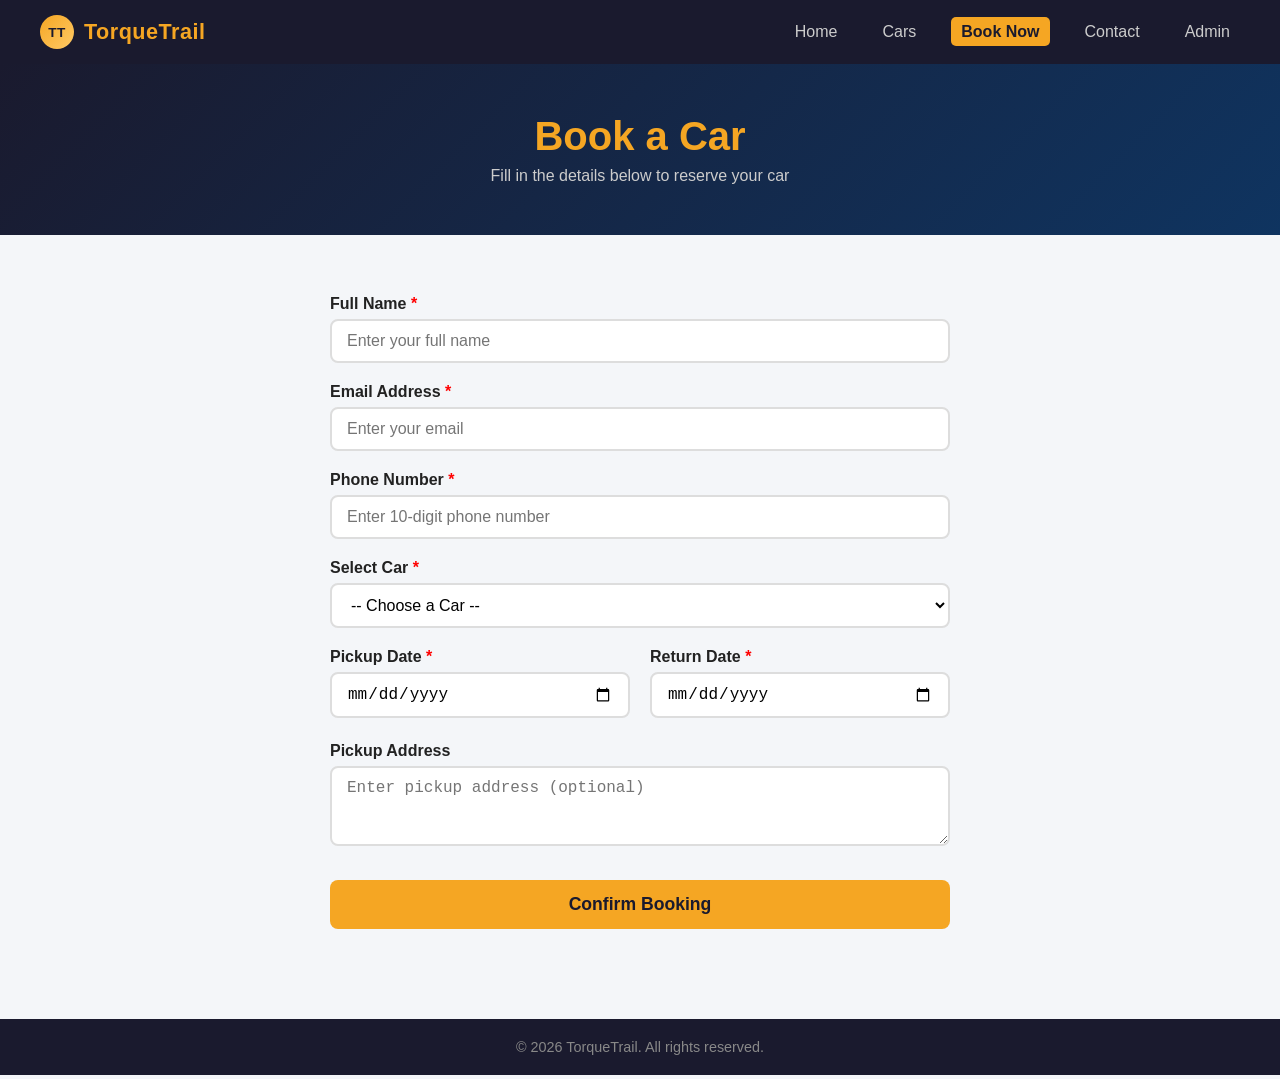
==== booking.html @ 2365bc87 "Initial commit - DriveHub vehicle booking system" ====
<!DOCTYPE html>
<html lang="en">
<head>
  <meta charset="UTF-8" />
  <meta name="viewport" content="width=device-width, initial-scale=1.0"/>
  <title>TorqueTrail - Book a Car</title>
  <link rel="stylesheet" href="css/style.css" />
</head>
<body>

  <!-- Navigation -->
  <nav class="navbar">
    <div class="logo"><span class="logo-mark">TT</span> TorqueTrail</div>
    <ul class="nav-links">
      <li><a href="index.html">Home</a></li>
      <li><a href="cars.html">Cars</a></li>
      <li><a href="booking.html" class="active">Book Now</a></li>
      <li><a href="contact.html">Contact</a></li>
      <li><a href="php/admin.php">Admin</a></li>
    </ul>
  </nav>

  <!-- Page Header -->
  <div class="page-header">
    <h1>Book a Car</h1>
    <p>Fill in the details below to reserve your car</p>
  </div>

  <!-- Booking Form Section -->
  <section class="section form-section">
    <form id="bookingForm" action="php/process.php" method="POST" onsubmit="return validateForm()">

      <div class="form-group">
        <label for="name">Full Name <span class="required">*</span></label>
        <input type="text" id="name" name="name" placeholder="Enter your full name" />
        <span class="error-msg" id="nameError"></span>
      </div>

      <div class="form-group">
        <label for="email">Email Address <span class="required">*</span></label>
        <input type="email" id="email" name="email" placeholder="Enter your email" />
        <span class="error-msg" id="emailError"></span>
      </div>

      <div class="form-group">
        <label for="phone">Phone Number <span class="required">*</span></label>
        <input type="text" id="phone" name="phone" placeholder="Enter 10-digit phone number" maxlength="10" />
        <span class="error-msg" id="phoneError"></span>
      </div>

      <div class="form-group">
        <label for="car">Select Car <span class="required">*</span></label>
        <select id="car" name="car">
          <option value="">-- Choose a Car --</option>
          <option value="Aurora Hatch - ₹1500/day">Aurora Hatch - ₹1500/day</option>
          <option value="Terra SUV - ₹3000/day">Terra SUV - ₹3000/day</option>
          <option value="Velocity Sedan - ₹2500/day">Velocity Sedan - ₹2500/day</option>
          <option value="Summit MUV - ₹4000/day">Summit MUV - ₹4000/day</option>
          <option value="Pulse EV - ₹2800/day">Pulse EV - ₹2800/day</option>
          <option value="Glide Hatch - ₹1800/day">Glide Hatch - ₹1800/day</option>
          <option value="Crown Sedan - ₹2700/day">Crown Sedan - ₹2700/day</option>
        </select>
        <span class="error-msg" id="carError"></span>
      </div>

      <div class="form-row">
        <div class="form-group half">
          <label for="pickup">Pickup Date <span class="required">*</span></label>
          <input type="date" id="pickup" name="pickup" />
          <span class="error-msg" id="pickupError"></span>
        </div>

        <div class="form-group half">
          <label for="return">Return Date <span class="required">*</span></label>
          <input type="date" id="return" name="return" />
          <span class="error-msg" id="returnError"></span>
        </div>
      </div>

      <div class="form-group">
        <label for="address">Pickup Address</label>
        <textarea id="address" name="address" rows="3" placeholder="Enter pickup address (optional)"></textarea>
      </div>

      <button type="submit" class="btn full-btn">Confirm Booking</button>

    </form>
  </section>

  <!-- Footer -->
  <footer class="footer">
    <p>&copy; 2026 TorqueTrail. All rights reserved.</p>
  </footer>

  <script src="js/validation.js"></script>
</body>
</html>
---- css/style.css ----
/* ============================
  TorqueTrail - Main Stylesheet
  ============================ */

/* Reset & Base */
* {
  margin: 0;
  padding: 0;
  box-sizing: border-box;
}

body {
  font-family: 'Segoe UI', Tahoma, Geneva, Verdana, sans-serif;
  background-color: #f4f6f9;
  color: #333;
}

a {
  text-decoration: none;
  color: inherit;
}

/* ============================
   Navigation Bar
   ============================ */
.navbar {
  display: flex;
  justify-content: space-between;
  align-items: center;
  background-color: #1a1a2e;
  padding: 15px 40px;
  position: sticky;
  top: 0;
  z-index: 100;
}

.logo {
  font-size: 1.35rem;
  font-weight: 700;
  color: #f5a623;
  letter-spacing: 0.5px;
  display: flex;
  align-items: center;
  gap: 10px;
}

.logo-mark {
  width: 34px;
  height: 34px;
  border-radius: 50%;
  display: inline-flex;
  align-items: center;
  justify-content: center;
  background: linear-gradient(135deg, #f5a623, #ffca66);
  color: #1a1a2e;
  font-size: 0.85rem;
  font-weight: 800;
}

.nav-links {
  list-style: none;
  display: flex;
  gap: 25px;
}

.nav-links li a {
  color: #ccc;
  font-size: 1rem;
  padding: 6px 10px;
  border-radius: 5px;
  transition: all 0.3s ease;
}

.nav-links li a:hover,
.nav-links li a.active {
  background-color: #f5a623;
  color: #1a1a2e;
  font-weight: 600;
}

/* ============================
   Hero Section
   ============================ */
.hero {
  background: linear-gradient(135deg, #1a1a2e 0%, #16213e 50%, #0f3460 100%);
  color: white;
  text-align: center;
  padding: 100px 20px;
}

.hero-content h1 {
  font-size: 3rem;
  margin-bottom: 15px;
  color: #f5a623;
}

.hero-content p {
  font-size: 1.2rem;
  margin-bottom: 30px;
  color: #ccc;
}

/* ============================
   Buttons
   ============================ */
.btn {
  display: inline-block;
  background-color: #f5a623;
  color: #1a1a2e;
  padding: 12px 28px;
  border-radius: 8px;
  font-size: 1rem;
  font-weight: 600;
  border: none;
  cursor: pointer;
  transition: background 0.3s ease, transform 0.2s ease;
}

.btn:hover {
  background-color: #d4891a;
  transform: translateY(-2px);
}

.btn.small {
  padding: 7px 16px;
  font-size: 0.85rem;
}

.btn.full-btn {
  width: 100%;
  padding: 14px;
  font-size: 1.1rem;
  text-align: center;
  margin-top: 10px;
}

.btn.disabled {
  background-color: #aaa;
  cursor: not-allowed;
}

/* ============================
   Section
   ============================ */
.section {
  padding: 60px 40px;
  max-width: 1200px;
  margin: 0 auto;
}

.section-title {
  text-align: center;
  font-size: 2rem;
  margin-bottom: 40px;
  color: #1a1a2e;
  position: relative;
}

.section-title::after {
  content: '';
  display: block;
  width: 60px;
  height: 4px;
  background: #f5a623;
  margin: 10px auto 0;
  border-radius: 2px;
}

/* ============================
   Cards (Home Page)
   ============================ */
.card-grid {
  display: grid;
  grid-template-columns: repeat(auto-fit, minmax(220px, 1fr));
  gap: 25px;
}

.card {
  background: white;
  border-radius: 12px;
  padding: 14px 14px 20px;
  text-align: center;
  box-shadow: 0 4px 15px rgba(0,0,0,0.08);
  transition: transform 0.3s ease, box-shadow 0.3s ease;
}

.card:hover {
  transform: translateY(-6px);
  box-shadow: 0 8px 25px rgba(0,0,0,0.15);
}

.car-photo {
  width: 100%;
  height: 120px;
  margin-bottom: 12px;
  border-radius: 10px;
  overflow: hidden;
}

.car-photo img {
  width: 100%;
  height: 100%;
  object-fit: cover;
  display: block;
}

.card h3 {
  font-size: 1.2rem;
  margin-bottom: 8px;
  color: #1a1a2e;
}

.car-name {
  font-family: 'Segoe UI', Tahoma, Geneva, Verdana, sans-serif;
  font-weight: 700;
  letter-spacing: 0.2px;
}

.card p {
  color: #666;
  margin-bottom: 5px;
  font-size: 0.95rem;
}

.price {
  color: #f5a623;
  font-weight: 700;
  font-size: 1.1rem !important;
  margin: 10px 0 !important;
}

/* ============================
   About Section
   ============================ */
.about-section {
  background-color: #1a1a2e;
  color: white;
  text-align: center;
  padding: 60px 40px;
}

.about-section h2 {
  font-size: 2rem;
  color: #f5a623;
  margin-bottom: 15px;
}

.about-section p {
  max-width: 700px;
  margin: 0 auto 30px;
  color: #ccc;
  line-height: 1.7;
  font-size: 1rem;
}

.features {
  display: flex;
  justify-content: center;
  flex-wrap: wrap;
  gap: 15px;
  margin-top: 20px;
}

.feature-box {
  background-color: #16213e;
  border: 1px solid #f5a623;
  color: #f5a623;
  padding: 12px 22px;
  border-radius: 8px;
  font-weight: 600;
  font-size: 0.95rem;
}

/* ============================
   Page Header
   ============================ */
.page-header {
  background: linear-gradient(135deg, #1a1a2e, #0f3460);
  color: white;
  text-align: center;
  padding: 50px 20px;
}

.page-header h1 {
  font-size: 2.5rem;
  color: #f5a623;
  margin-bottom: 8px;
}

.page-header p {
  color: #ccc;
  font-size: 1rem;
}

/* ============================
   Cars Table
   ============================ */
.car-table {
  width: 100%;
  border-collapse: collapse;
  background: white;
  border-radius: 12px;
  overflow: hidden;
  box-shadow: 0 4px 15px rgba(0,0,0,0.08);
}

.car-table thead {
  background-color: #1a1a2e;
  color: #f5a623;
}

.car-table th,
.car-table td {
  padding: 14px 18px;
  text-align: center;
  font-size: 0.95rem;
  border-bottom: 1px solid #eee;
}

.car-table tbody tr:hover {
  background-color: #f9f3e8;
}

.table-car-img {
  width: 72px;
  height: 46px;
  object-fit: cover;
  border-radius: 8px;
  display: block;
  margin: 0 auto;
}

/* ============================
   Home Extra Sections
   ============================ */
.perks-section {
  padding-top: 10px;
}

.perk-grid {
  display: grid;
  grid-template-columns: repeat(auto-fit, minmax(220px, 1fr));
  gap: 18px;
}

.perk-card {
  background: #fff;
  border: 1px solid #e8ecf2;
  border-radius: 12px;
  padding: 18px;
  box-shadow: 0 4px 12px rgba(0, 0, 0, 0.06);
}

.perk-card h3 {
  color: #1a1a2e;
  font-size: 1.05rem;
  margin-bottom: 8px;
}

.perk-card p {
  color: #5f6673;
  line-height: 1.5;
}

.recommendation-section {
  padding-top: 0;
}

.recommend-grid {
  display: grid;
  grid-template-columns: repeat(auto-fit, minmax(240px, 1fr));
  gap: 18px;
}

.recommend-card {
  background: linear-gradient(160deg, #1a1a2e 0%, #122847 100%);
  color: #fff;
  border-radius: 14px;
  padding: 20px;
  box-shadow: 0 8px 20px rgba(8, 16, 33, 0.2);
}

.recommend-card h3 {
  color: #f5a623;
  margin-bottom: 8px;
  font-size: 1.1rem;
}

.recommend-card p {
  color: #d6dbe4;
  margin-bottom: 14px;
  line-height: 1.5;
}

.badge {
  padding: 5px 12px;
  border-radius: 20px;
  font-size: 0.8rem;
  font-weight: 600;
}

.badge.available {
  background-color: #d4edda;
  color: #155724;
}

.badge.booked {
  background-color: #f8d7da;
  color: #721c24;
}

/* ============================
   Forms
   ============================ */
.form-section {
  max-width: 700px;
}

.form-group {
  margin-bottom: 20px;
}

.form-group label {
  display: block;
  font-weight: 600;
  margin-bottom: 6px;
  color: #222;
}

.required {
  color: red;
}

.form-group input,
.form-group select,
.form-group textarea {
  width: 100%;
  padding: 11px 15px;
  border: 2px solid #ddd;
  border-radius: 8px;
  font-size: 1rem;
  transition: border 0.3s ease;
  background-color: #fff;
}

.form-group input:focus,
.form-group select:focus,
.form-group textarea:focus {
  outline: none;
  border-color: #f5a623;
}

.form-row {
  display: flex;
  gap: 20px;
}

.form-group.half {
  flex: 1;
}

.error-msg {
  color: red;
  font-size: 0.82rem;
  margin-top: 4px;
  display: block;
}

/* ============================
   Contact Page
   ============================ */
.contact-section {
  display: flex;
  gap: 50px;
  flex-wrap: wrap;
  align-items: flex-start;
  max-width: 1100px;
}

.contact-info {
  flex: 1;
  min-width: 260px;
}

.contact-info h2 {
  font-size: 1.8rem;
  color: #1a1a2e;
  margin-bottom: 20px;
}

.info-box p {
  margin-bottom: 14px;
  font-size: 1rem;
  line-height: 1.6;
  color: #444;
}

.contact-form-wrap {
  flex: 2;
  min-width: 300px;
}

.contact-form-wrap h2 {
  font-size: 1.8rem;
  color: #1a1a2e;
  margin-bottom: 20px;
}

/* ============================
   Success / Confirm Box (PHP)
   ============================ */
.confirm-box {
  background: white;
  border-radius: 12px;
  padding: 40px;
  max-width: 700px;
  margin: 60px auto;
  box-shadow: 0 4px 20px rgba(0,0,0,0.1);
  text-align: center;
}

.confirm-box h2 {
  color: #28a745;
  font-size: 2rem;
  margin-bottom: 20px;
}

.confirm-box table {
  width: 100%;
  border-collapse: collapse;
  margin: 20px 0;
  text-align: left;
}

.confirm-box table td {
  padding: 10px 15px;
  border-bottom: 1px solid #eee;
  font-size: 0.95rem;
}

.confirm-box table td:first-child {
  font-weight: 600;
  color: #1a1a2e;
  width: 40%;
}

/* ============================
   Admin Page
   ============================ */
.admin-section {
  padding: 40px;
  max-width: 1100px;
  margin: 0 auto;
}

.admin-section h2 {
  font-size: 1.8rem;
  color: #1a1a2e;
  margin-bottom: 25px;
  border-left: 5px solid #f5a623;
  padding-left: 15px;
}

/* ============================
   Footer
   ============================ */
.footer {
  background-color: #1a1a2e;
  color: #888;
  text-align: center;
  padding: 20px;
  font-size: 0.9rem;
  margin-top: 30px;
}

/* ============================
   Responsive
   ============================ */
@media (max-width: 768px) {
  .navbar {
    flex-direction: column;
    gap: 12px;
    padding: 15px 20px;
  }

  .nav-links {
    flex-wrap: wrap;
    justify-content: center;
    gap: 10px;
  }

  .hero-content h1 {
    font-size: 2rem;
  }

  .form-row {
    flex-direction: column;
  }

  .contact-section {
    flex-direction: column;
  }

  .section {
    padding: 40px 20px;
  }
}
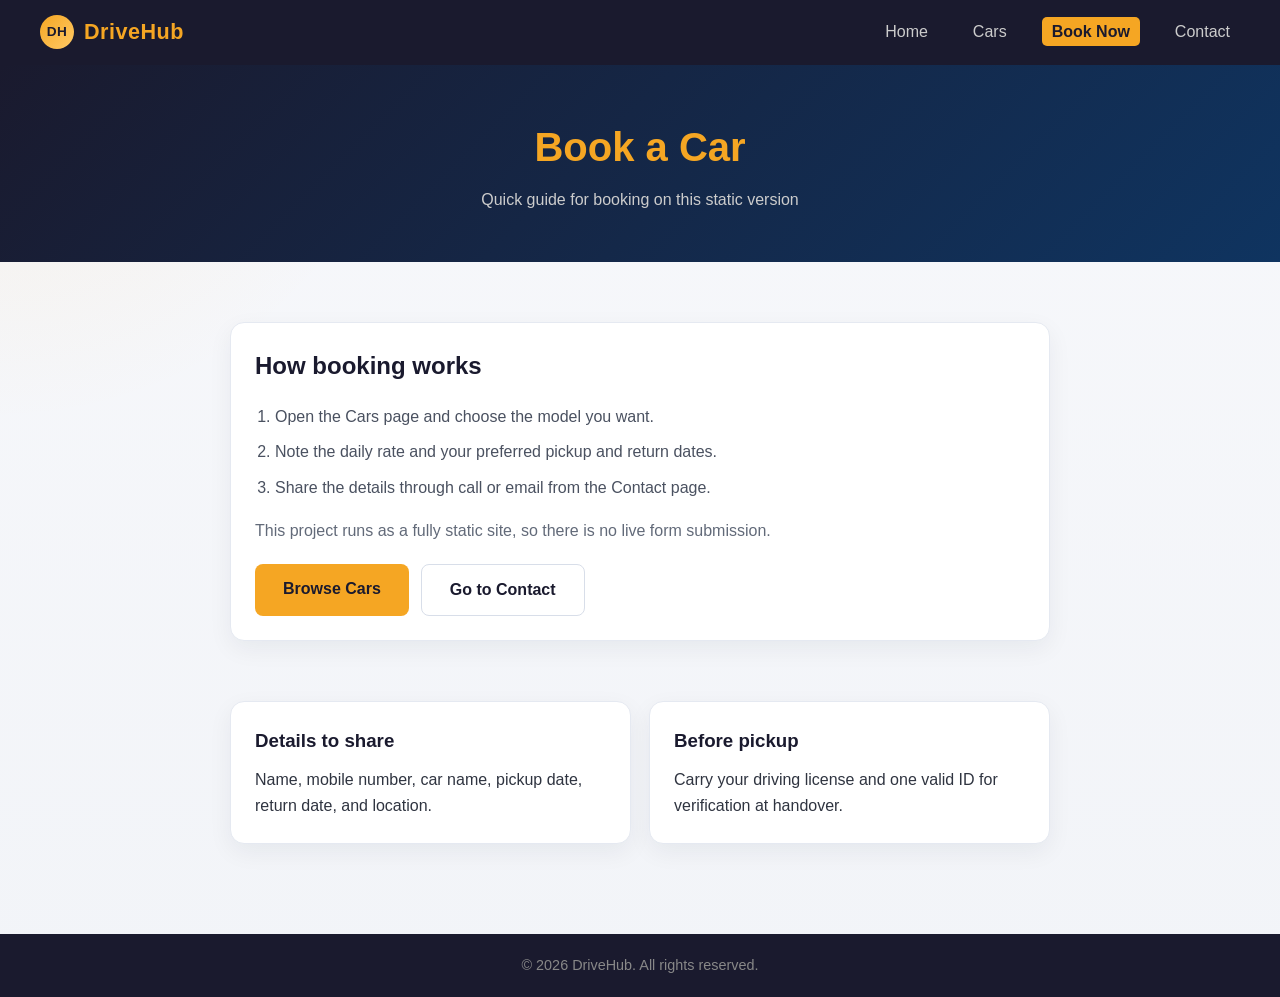
==== commit 5701af05: "Convert site to static DriveHub and refine realistic content" ====
--- a/booking.html
+++ b/booking.html
@@ -3,95 +3,60 @@
 <head>
   <meta charset="UTF-8" />
   <meta name="viewport" content="width=device-width, initial-scale=1.0"/>
-  <title>TorqueTrail - Book a Car</title>
+  <title>DriveHub - Book a Car</title>
   <link rel="stylesheet" href="css/style.css" />
 </head>
 <body>
 
   <!-- Navigation -->
   <nav class="navbar">
-    <div class="logo"><span class="logo-mark">TT</span> TorqueTrail</div>
+    <div class="logo"><span class="logo-mark">DH</span> DriveHub</div>
     <ul class="nav-links">
       <li><a href="index.html">Home</a></li>
       <li><a href="cars.html">Cars</a></li>
       <li><a href="booking.html" class="active">Book Now</a></li>
       <li><a href="contact.html">Contact</a></li>
-      <li><a href="php/admin.php">Admin</a></li>
     </ul>
   </nav>
 
   <!-- Page Header -->
   <div class="page-header">
     <h1>Book a Car</h1>
-    <p>Fill in the details below to reserve your car</p>
+    <p>Quick guide for booking on this static version</p>
   </div>
 
-  <!-- Booking Form Section -->
-  <section class="section form-section">
-    <form id="bookingForm" action="php/process.php" method="POST" onsubmit="return validateForm()">
+  <section class="section booking-guide">
+    <div class="guide-card">
+      <h2>How booking works</h2>
+      <ol class="guide-list">
+        <li>Open the Cars page and choose the model you want.</li>
+        <li>Note the daily rate and your preferred pickup and return dates.</li>
+        <li>Share the details through call or email from the Contact page.</li>
+      </ol>
+      <p class="guide-note">
+        This project runs as a fully static site, so there is no live form submission.
+      </p>
+      <div class="booking-shortcuts">
+        <a href="cars.html" class="btn">Browse Cars</a>
+        <a href="contact.html" class="btn secondary-btn">Go to Contact</a>
+      </div>
+    </div>
+  </section>
 
-      <div class="form-group">
-        <label for="name">Full Name <span class="required">*</span></label>
-        <input type="text" id="name" name="name" placeholder="Enter your full name" />
-        <span class="error-msg" id="nameError"></span>
-      </div>
-
-      <div class="form-group">
-        <label for="email">Email Address <span class="required">*</span></label>
-        <input type="email" id="email" name="email" placeholder="Enter your email" />
-        <span class="error-msg" id="emailError"></span>
-      </div>
-
-      <div class="form-group">
-        <label for="phone">Phone Number <span class="required">*</span></label>
-        <input type="text" id="phone" name="phone" placeholder="Enter 10-digit phone number" maxlength="10" />
-        <span class="error-msg" id="phoneError"></span>
-      </div>
-
-      <div class="form-group">
-        <label for="car">Select Car <span class="required">*</span></label>
-        <select id="car" name="car">
-          <option value="">-- Choose a Car --</option>
-          <option value="Aurora Hatch - ₹1500/day">Aurora Hatch - ₹1500/day</option>
-          <option value="Terra SUV - ₹3000/day">Terra SUV - ₹3000/day</option>
-          <option value="Velocity Sedan - ₹2500/day">Velocity Sedan - ₹2500/day</option>
-          <option value="Summit MUV - ₹4000/day">Summit MUV - ₹4000/day</option>
-          <option value="Pulse EV - ₹2800/day">Pulse EV - ₹2800/day</option>
-          <option value="Glide Hatch - ₹1800/day">Glide Hatch - ₹1800/day</option>
-          <option value="Crown Sedan - ₹2700/day">Crown Sedan - ₹2700/day</option>
-        </select>
-        <span class="error-msg" id="carError"></span>
-      </div>
-
-      <div class="form-row">
-        <div class="form-group half">
-          <label for="pickup">Pickup Date <span class="required">*</span></label>
-          <input type="date" id="pickup" name="pickup" />
-          <span class="error-msg" id="pickupError"></span>
-        </div>
-
-        <div class="form-group half">
-          <label for="return">Return Date <span class="required">*</span></label>
-          <input type="date" id="return" name="return" />
-          <span class="error-msg" id="returnError"></span>
-        </div>
-      </div>
-
-      <div class="form-group">
-        <label for="address">Pickup Address</label>
-        <textarea id="address" name="address" rows="3" placeholder="Enter pickup address (optional)"></textarea>
-      </div>
-
-      <button type="submit" class="btn full-btn">Confirm Booking</button>
-
-    </form>
+  <section class="section booking-grid">
+    <div class="booking-card">
+      <h3>Details to share</h3>
+      <p>Name, mobile number, car name, pickup date, return date, and location.</p>
+    </div>
+    <div class="booking-card">
+      <h3>Before pickup</h3>
+      <p>Carry your driving license and one valid ID for verification at handover.</p>
+    </div>
   </section>
 
   <!-- Footer -->
   <footer class="footer">
-    <p>&copy; 2026 TorqueTrail. All rights reserved.</p>
+    <p>&copy; 2026 DriveHub. All rights reserved.</p>
   </footer>
-
-  <script src="js/validation.js"></script>
 </body>
 </html>
--- a/css/style.css
+++ b/css/style.css
@@ -1,5 +1,5 @@
 /* ============================
-  TorqueTrail - Main Stylesheet
+  DriveHub - Main Stylesheet
   ============================ */
 
 /* Reset & Base */
@@ -11,8 +11,11 @@
 
 body {
   font-family: 'Segoe UI', Tahoma, Geneva, Verdana, sans-serif;
-  background-color: #f4f6f9;
-  color: #333;
+  background:
+    radial-gradient(circle at top left, rgba(245, 166, 35, 0.10), transparent 26%),
+    linear-gradient(180deg, #f7f8fb 0%, #f2f4f8 100%);
+  color: #2f3440;
+  line-height: 1.6;
 }
 
 a {
@@ -82,10 +85,20 @@
    Hero Section
    ============================ */
 .hero {
-  background: linear-gradient(135deg, #1a1a2e 0%, #16213e 50%, #0f3460 100%);
+  background:
+    linear-gradient(135deg, rgba(26, 26, 46, 0.96), rgba(15, 52, 96, 0.93)),
+    url('https://images.unsplash.com/photo-1494976388531-d1058494cdd8?auto=format&fit=crop&w=1600&q=80') center/cover;
   color: white;
   text-align: center;
   padding: 100px 20px;
+}
+
+.eyebrow {
+  color: #ffd89b;
+  text-transform: uppercase;
+  letter-spacing: 2px;
+  font-size: 0.8rem;
+  margin-bottom: 12px;
 }
 
 .hero-content h1 {
@@ -154,6 +167,13 @@
   margin-bottom: 40px;
   color: #1a1a2e;
   position: relative;
+}
+
+.section-note {
+  text-align: center;
+  color: #606776;
+  max-width: 620px;
+  margin: -28px auto 28px;
 }
 
 .section-title::after {
@@ -263,12 +283,22 @@
 
 .feature-box {
   background-color: #16213e;
-  border: 1px solid #f5a623;
-  color: #f5a623;
+  border: 1px solid rgba(245, 166, 35, 0.55);
+  color: #ffe2b1;
   padding: 12px 22px;
   border-radius: 8px;
   font-weight: 600;
   font-size: 0.95rem;
+}
+
+.secondary-btn {
+  background-color: #ffffff;
+  color: #1a1a2e;
+  border: 1px solid #d8dee9;
+}
+
+.secondary-btn:hover {
+  background-color: #f3f5f9;
 }
 
 /* ============================
@@ -414,6 +444,79 @@
    ============================ */
 .form-section {
   max-width: 700px;
+}
+
+.booking-guide {
+  max-width: 900px;
+}
+
+.guide-card,
+.booking-card,
+.note-panel,
+.message-card {
+  background: #fff;
+  border: 1px solid #e5e9f1;
+  border-radius: 14px;
+  padding: 24px;
+  box-shadow: 0 8px 24px rgba(18, 30, 56, 0.06);
+}
+
+.guide-card h2,
+.booking-card h3,
+.note-panel h2,
+.contact-note h3 {
+  color: #1a1a2e;
+  margin-bottom: 12px;
+}
+
+.guide-list {
+  padding-left: 20px;
+  margin: 18px 0;
+  color: #4a5160;
+}
+
+.guide-list li {
+  margin-bottom: 10px;
+}
+
+.guide-note,
+.message-hint {
+  color: #626a79;
+  margin-top: 12px;
+}
+
+.booking-shortcuts {
+  display: flex;
+  gap: 12px;
+  flex-wrap: wrap;
+  margin-top: 20px;
+}
+
+.booking-grid {
+  max-width: 900px;
+  display: grid;
+  grid-template-columns: repeat(auto-fit, minmax(240px, 1fr));
+  gap: 18px;
+  padding-top: 0;
+}
+
+.small-note-section {
+  padding-top: 0;
+}
+
+.contact-note {
+  margin-top: 18px;
+  padding: 18px;
+  border-left: 4px solid #f5a623;
+  background: #fff9ef;
+  border-radius: 10px;
+}
+
+.message-card {
+  min-height: 200px;
+  display: flex;
+  flex-direction: column;
+  justify-content: center;
 }
 
 .form-group {
@@ -495,70 +598,10 @@
   color: #444;
 }
 
-.contact-form-wrap {
-  flex: 2;
-  min-width: 300px;
-}
-
 .contact-form-wrap h2 {
   font-size: 1.8rem;
   color: #1a1a2e;
   margin-bottom: 20px;
-}
-
-/* ============================
-   Success / Confirm Box (PHP)
-   ============================ */
-.confirm-box {
-  background: white;
-  border-radius: 12px;
-  padding: 40px;
-  max-width: 700px;
-  margin: 60px auto;
-  box-shadow: 0 4px 20px rgba(0,0,0,0.1);
-  text-align: center;
-}
-
-.confirm-box h2 {
-  color: #28a745;
-  font-size: 2rem;
-  margin-bottom: 20px;
-}
-
-.confirm-box table {
-  width: 100%;
-  border-collapse: collapse;
-  margin: 20px 0;
-  text-align: left;
-}
-
-.confirm-box table td {
-  padding: 10px 15px;
-  border-bottom: 1px solid #eee;
-  font-size: 0.95rem;
-}
-
-.confirm-box table td:first-child {
-  font-weight: 600;
-  color: #1a1a2e;
-  width: 40%;
-}
-
-/* ============================
-   Admin Page
-   ============================ */
-.admin-section {
-  padding: 40px;
-  max-width: 1100px;
-  margin: 0 auto;
-}
-
-.admin-section h2 {
-  font-size: 1.8rem;
-  color: #1a1a2e;
-  margin-bottom: 25px;
-  border-left: 5px solid #f5a623;
-  padding-left: 15px;
 }
 
 /* ============================
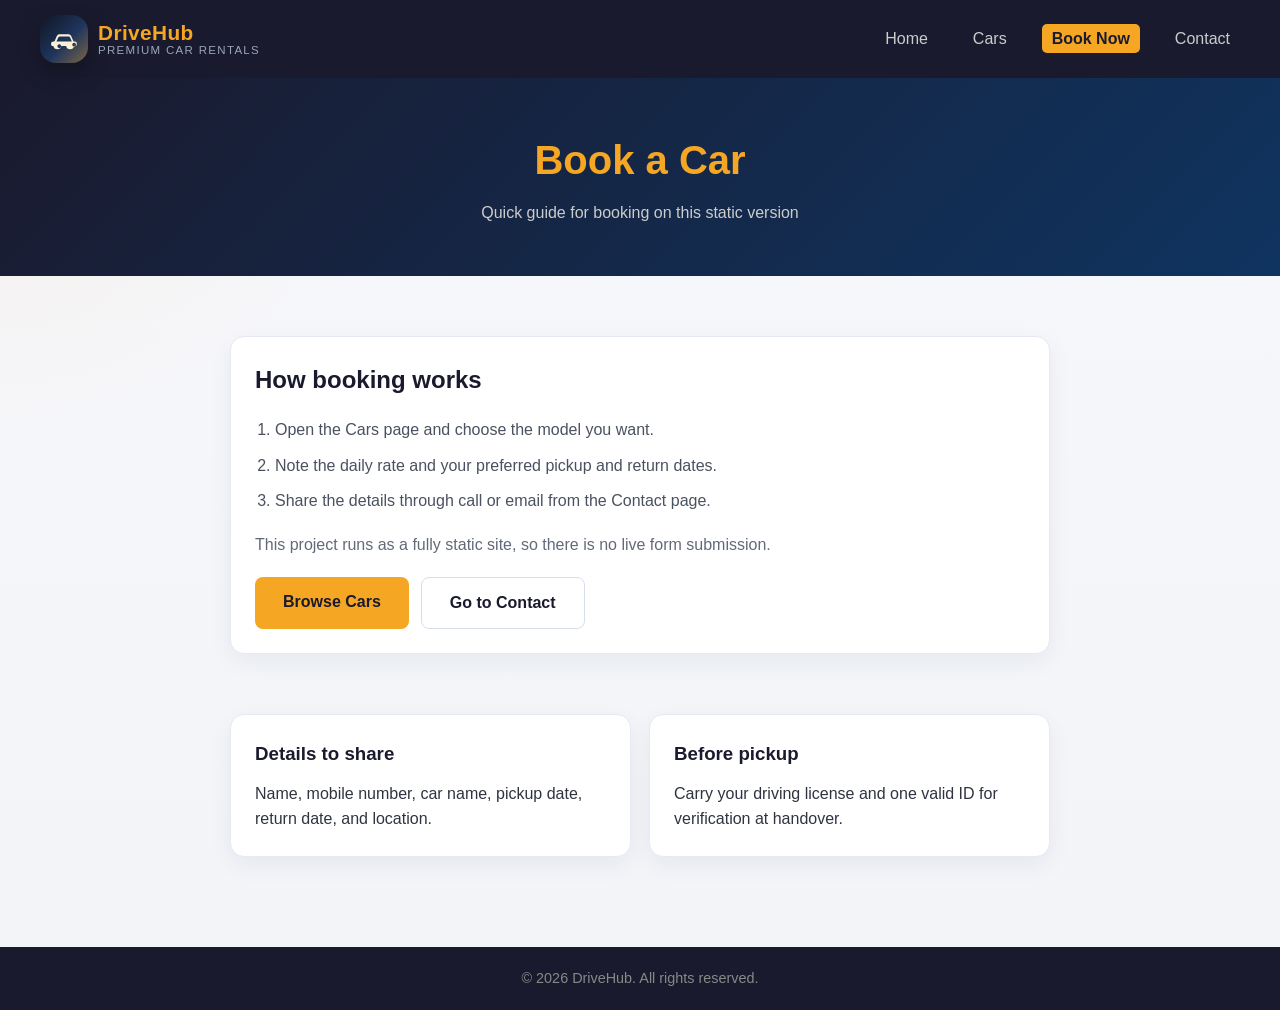
==== commit 890cab65: "Update branding and car names" ====
--- a/booking.html
+++ b/booking.html
@@ -10,7 +10,17 @@
 
   <!-- Navigation -->
   <nav class="navbar">
-    <div class="logo"><span class="logo-mark">DH</span> DriveHub</div>
+    <a class="logo" href="index.html" aria-label="DriveHub home">
+      <span class="logo-mark" aria-hidden="true">
+        <svg viewBox="0 0 64 64" role="presentation" focusable="false" aria-hidden="true">
+          <path d="M14 36.5 18.5 26.5C19.5 24.2 21.7 23 24.2 23h15.6c2.5 0 4.7 1.2 5.7 3.5l4.5 10h2.8c1.7 0 3.2 1.4 3.2 3.1v3.4c0 1.2-1 2.2-2.2 2.2h-2.7c-.6 3.6-3.8 6.3-7.6 6.3-3.8 0-7-2.7-7.6-6.3H27.1c-.6 3.6-3.8 6.3-7.6 6.3-3.8 0-7-2.7-7.6-6.3H10c-1.2 0-2.2-1-2.2-2.2v-2.7c0-2 1.6-3.7 3.6-3.7H14Zm7.3-7.4-3.5 7.4h28.9l-3.1-7.4c-.5-1.2-1.7-2-3-2H24.4c-1.3 0-2.5.8-3.1 2Zm-1.8 16.3a3.6 3.6 0 1 0 0-.1ZM47.5 42.6a3.6 3.6 0 1 0 0-.1Z"/>
+        </svg>
+      </span>
+      <span class="logo-text">
+        <span class="logo-name">DriveHub</span>
+        <span class="logo-tag">Premium car rentals</span>
+      </span>
+    </a>
     <ul class="nav-links">
       <li><a href="index.html">Home</a></li>
       <li><a href="cars.html">Cars</a></li>
--- a/css/style.css
+++ b/css/style.css
@@ -38,26 +38,65 @@
 }
 
 .logo {
-  font-size: 1.35rem;
-  font-weight: 700;
-  color: #f5a623;
-  letter-spacing: 0.5px;
+  color: #f5a623;
+  letter-spacing: 0.4px;
   display: flex;
   align-items: center;
   gap: 10px;
+  transition: transform 0.25s ease, opacity 0.25s ease;
+}
+
+.logo:hover {
+  transform: translateY(-1px);
+  opacity: 0.96;
 }
 
 .logo-mark {
-  width: 34px;
-  height: 34px;
-  border-radius: 50%;
+  width: 48px;
+  height: 48px;
+  border-radius: 16px;
   display: inline-flex;
   align-items: center;
   justify-content: center;
-  background: linear-gradient(135deg, #f5a623, #ffca66);
-  color: #1a1a2e;
-  font-size: 0.85rem;
+  background: linear-gradient(135deg, #101522 0%, #1f355d 55%, #f5a623 160%);
+  box-shadow: 0 10px 22px rgba(0, 0, 0, 0.25);
+  overflow: hidden;
+  flex-shrink: 0;
+  transition: transform 0.25s ease, box-shadow 0.25s ease;
+}
+
+.logo-mark svg {
+  width: 34px;
+  height: 34px;
+  fill: #fff4d9;
+  opacity: 0.98;
+}
+
+.logo-text {
+  display: flex;
+  flex-direction: column;
+  line-height: 1.05;
+}
+
+.logo-name {
+  font-size: 1.3rem;
   font-weight: 800;
+  color: #f5a623;
+}
+
+.logo-tag {
+  font-size: 0.72rem;
+  color: #9aa4b7;
+  text-transform: uppercase;
+  letter-spacing: 1.3px;
+}
+
+.logo:hover .logo-mark {
+  transform: rotate(-2deg) scale(1.03);
+}
+
+.logo:hover .logo-name {
+  color: #ffd07a;
 }
 
 .nav-links {
@@ -72,6 +111,10 @@
   padding: 6px 10px;
   border-radius: 5px;
   transition: all 0.3s ease;
+}
+
+.nav-links li a:hover {
+  transform: translateY(-1px);
 }
 
 .nav-links li a:hover,
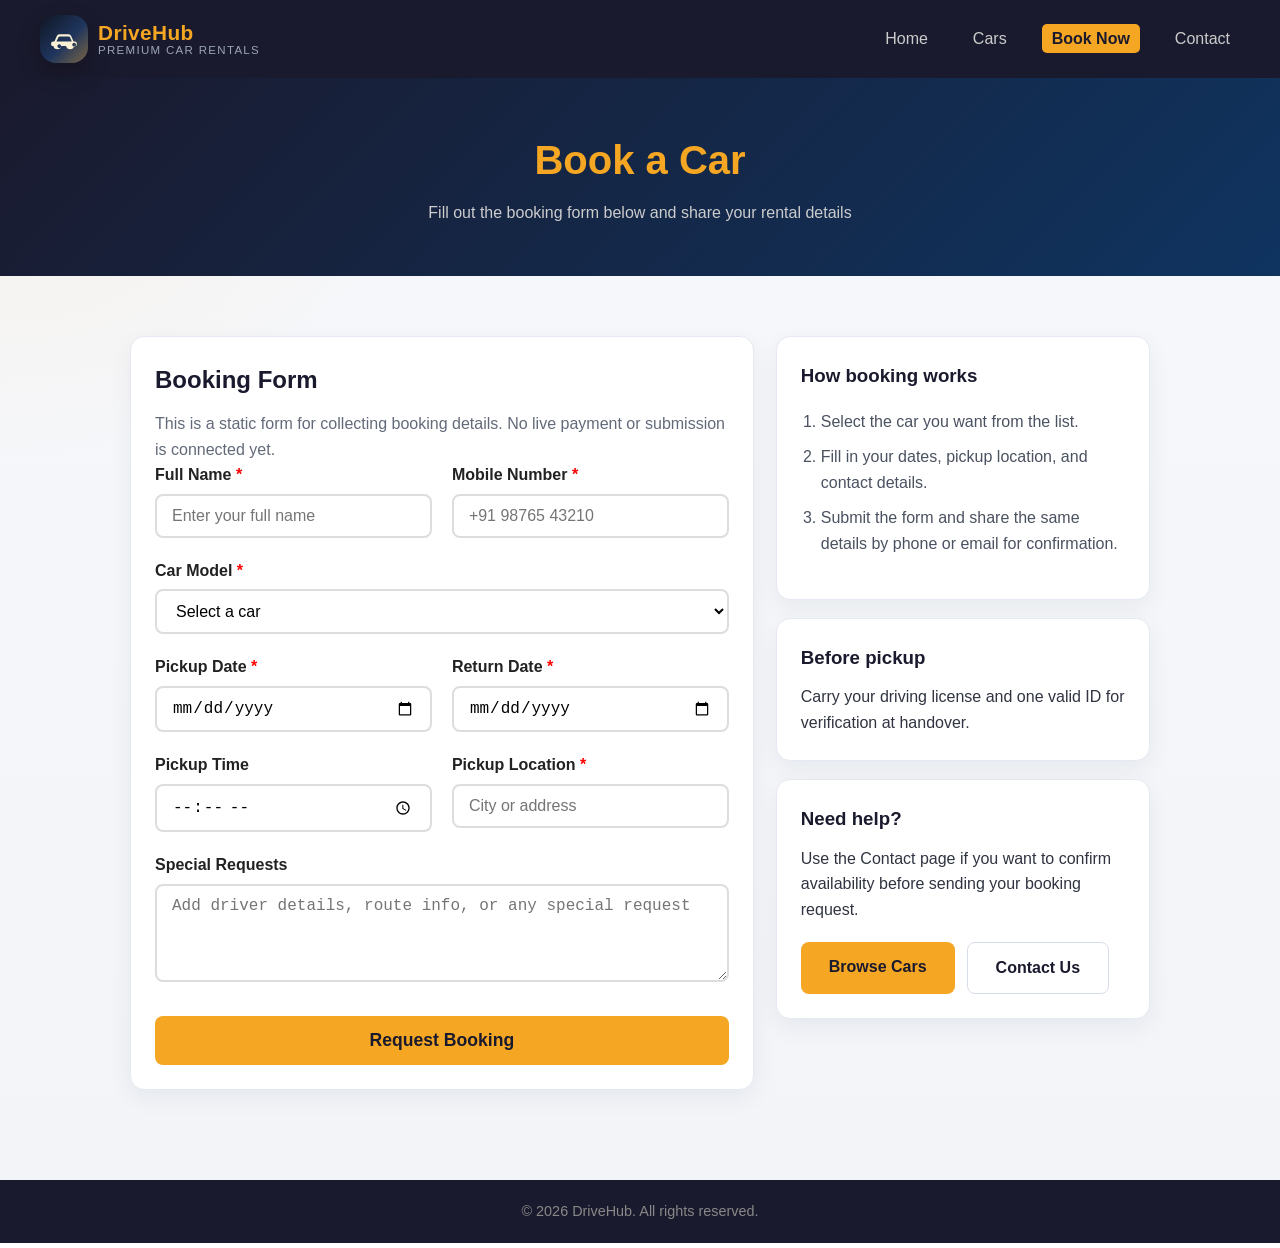
==== commit b1191e4b: "Add static booking form" ====
--- a/booking.html
+++ b/booking.html
@@ -32,35 +32,95 @@
   <!-- Page Header -->
   <div class="page-header">
     <h1>Book a Car</h1>
-    <p>Quick guide for booking on this static version</p>
+    <p>Fill out the booking form below and share your rental details</p>
   </div>
 
-  <section class="section booking-guide">
-    <div class="guide-card">
-      <h2>How booking works</h2>
-      <ol class="guide-list">
-        <li>Open the Cars page and choose the model you want.</li>
-        <li>Note the daily rate and your preferred pickup and return dates.</li>
-        <li>Share the details through call or email from the Contact page.</li>
-      </ol>
-      <p class="guide-note">
-        This project runs as a fully static site, so there is no live form submission.
-      </p>
-      <div class="booking-shortcuts">
-        <a href="cars.html" class="btn">Browse Cars</a>
-        <a href="contact.html" class="btn secondary-btn">Go to Contact</a>
+  <section class="section booking-layout">
+    <div class="booking-form-wrap">
+      <div class="guide-card">
+        <h2>Booking Form</h2>
+        <p class="guide-note">This is a static form for collecting booking details. No live payment or submission is connected yet.</p>
+
+        <form class="booking-form" action="#" method="post">
+          <div class="form-row">
+            <div class="form-group half">
+              <label for="customer-name">Full Name <span class="required">*</span></label>
+              <input id="customer-name" name="customer-name" type="text" placeholder="Enter your full name" required />
+            </div>
+            <div class="form-group half">
+              <label for="customer-phone">Mobile Number <span class="required">*</span></label>
+              <input id="customer-phone" name="customer-phone" type="tel" placeholder="+91 98765 43210" required />
+            </div>
+          </div>
+
+          <div class="form-group">
+            <label for="car-model">Car Model <span class="required">*</span></label>
+            <select id="car-model" name="car-model" required>
+              <option value="">Select a car</option>
+              <option>Mercedes-Benz A-Class</option>
+              <option>Toyota Fortuner</option>
+              <option>Honda City</option>
+              <option>Toyota Innova Crysta</option>
+              <option>Tata Nexon EV</option>
+              <option>Mahindra XUV700</option>
+              <option>Hyundai i20</option>
+              <option>Skoda Slavia</option>
+            </select>
+          </div>
+
+          <div class="form-row">
+            <div class="form-group half">
+              <label for="pickup-date">Pickup Date <span class="required">*</span></label>
+              <input id="pickup-date" name="pickup-date" type="date" required />
+            </div>
+            <div class="form-group half">
+              <label for="return-date">Return Date <span class="required">*</span></label>
+              <input id="return-date" name="return-date" type="date" required />
+            </div>
+          </div>
+
+          <div class="form-row">
+            <div class="form-group half">
+              <label for="pickup-time">Pickup Time</label>
+              <input id="pickup-time" name="pickup-time" type="time" />
+            </div>
+            <div class="form-group half">
+              <label for="pickup-location">Pickup Location <span class="required">*</span></label>
+              <input id="pickup-location" name="pickup-location" type="text" placeholder="City or address" required />
+            </div>
+          </div>
+
+          <div class="form-group">
+            <label for="notes">Special Requests</label>
+            <textarea id="notes" name="notes" rows="4" placeholder="Add driver details, route info, or any special request"></textarea>
+          </div>
+
+          <button type="submit" class="btn full-btn">Request Booking</button>
+        </form>
       </div>
     </div>
-  </section>
 
-  <section class="section booking-grid">
-    <div class="booking-card">
-      <h3>Details to share</h3>
-      <p>Name, mobile number, car name, pickup date, return date, and location.</p>
-    </div>
-    <div class="booking-card">
-      <h3>Before pickup</h3>
-      <p>Carry your driving license and one valid ID for verification at handover.</p>
+    <div class="booking-info-stack">
+      <div class="booking-card">
+        <h3>How booking works</h3>
+        <ol class="guide-list">
+          <li>Select the car you want from the list.</li>
+          <li>Fill in your dates, pickup location, and contact details.</li>
+          <li>Submit the form and share the same details by phone or email for confirmation.</li>
+        </ol>
+      </div>
+      <div class="booking-card">
+        <h3>Before pickup</h3>
+        <p>Carry your driving license and one valid ID for verification at handover.</p>
+      </div>
+      <div class="booking-card">
+        <h3>Need help?</h3>
+        <p>Use the Contact page if you want to confirm availability before sending your booking request.</p>
+        <div class="booking-shortcuts">
+          <a href="cars.html" class="btn">Browse Cars</a>
+          <a href="contact.html" class="btn secondary-btn">Contact Us</a>
+        </div>
+      </div>
     </div>
   </section>
 
--- a/css/style.css
+++ b/css/style.css
@@ -543,6 +543,31 @@
   padding-top: 0;
 }
 
+.booking-layout {
+  max-width: 1100px;
+  display: grid;
+  grid-template-columns: minmax(0, 1.5fr) minmax(280px, 0.9fr);
+  gap: 22px;
+  align-items: start;
+}
+
+.booking-form-wrap {
+  min-width: 0;
+}
+
+.booking-info-stack {
+  display: grid;
+  gap: 18px;
+}
+
+.booking-form .form-group:last-child {
+  margin-bottom: 0;
+}
+
+.booking-form .full-btn {
+  margin-top: 6px;
+}
+
 .small-note-section {
   padding-top: 0;
 }
@@ -687,6 +712,10 @@
     flex-direction: column;
   }
 
+  .booking-layout {
+    grid-template-columns: 1fr;
+  }
+
   .section {
     padding: 40px 20px;
   }
